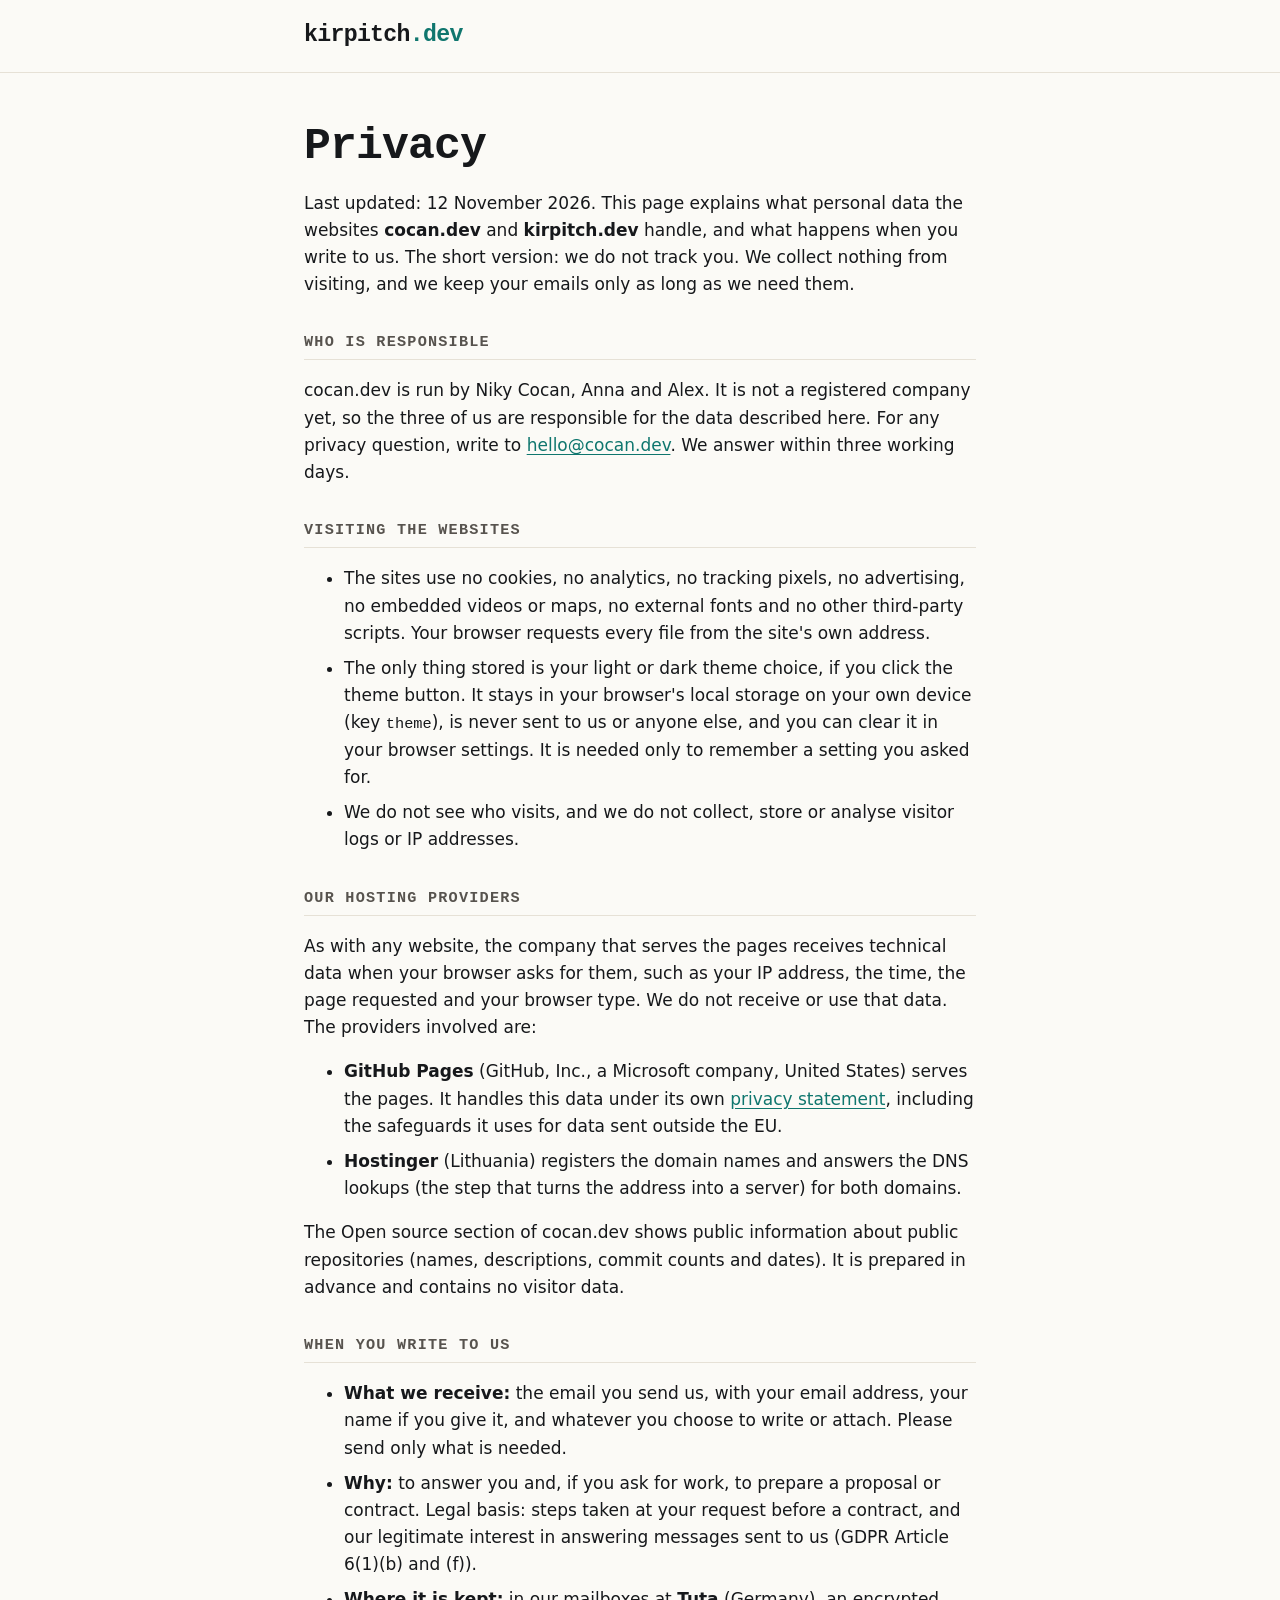
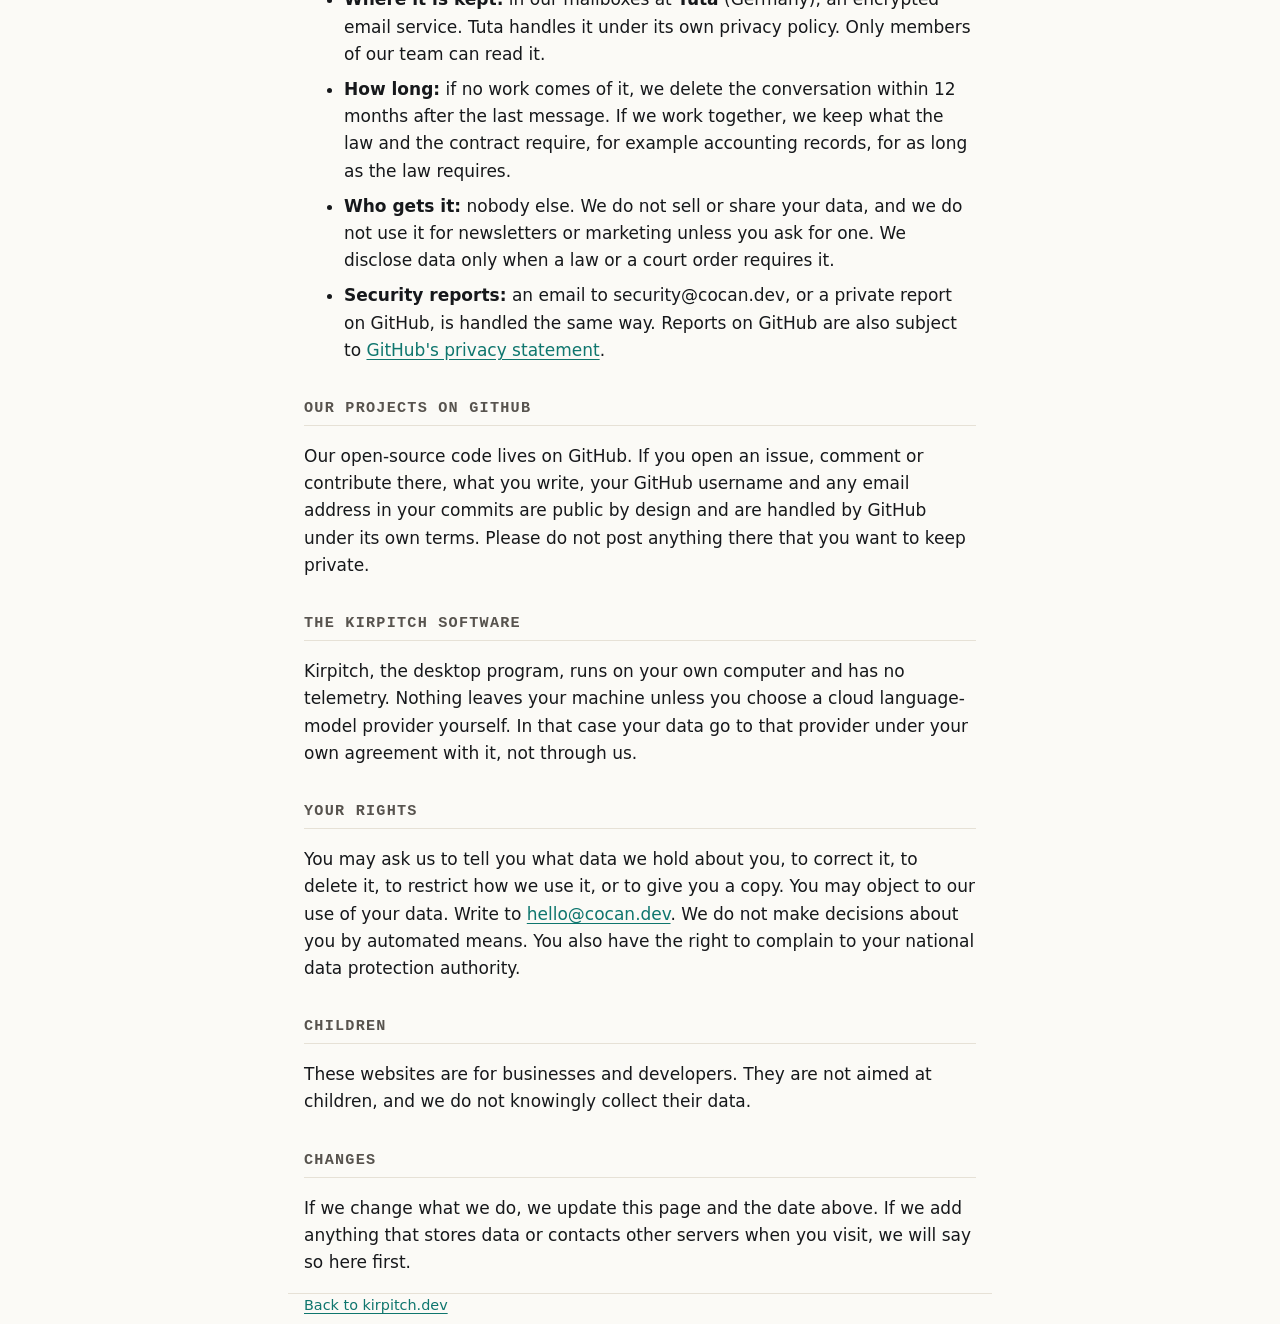
==== privacy.html @ c7b2a6c3 "Add a privacy page and link it from the footer" ====
<!doctype html>
<html lang="en">
<head>
  <meta charset="utf-8">
  <meta name="viewport" content="width=device-width, initial-scale=1">
  <title>Privacy | kirpitch.dev</title>
  <meta name="description" content="What personal data kirpitch.dev handles: none from visiting, and how we treat emails you send us.">
  <meta name="color-scheme" content="light dark">
  <link rel="icon" href="/favicon.svg" type="image/svg+xml">
  <link rel="stylesheet" href="/style.css">
  <script>try{var t=localStorage.getItem("theme");if(t)document.documentElement.dataset.theme=t}catch(e){}</script>
</head>
<body>
  <header class="top">
    <div class="wrap topbar">
      <a class="logo" href="/">kirpitch<span>.dev</span></a>
    </div>
  </header>
  <main class="wrap prose">
    <h1>Privacy</h1>
    <p>Last updated: 12 November 2026. This page explains what personal data the websites <strong>cocan.dev</strong> and <strong>kirpitch.dev</strong> handle, and what happens when you write to us. The short version: we do not track you. We collect nothing from visiting, and we keep your emails only as long as we need them.</p>

    <h2>Who is responsible</h2>
    <p>cocan.dev is run by Niky Cocan, Anna and Alex. It is not a registered company yet, so the three of us are responsible for the data described here. For any privacy question, write to <a href="mailto:hello@cocan.dev">hello@cocan.dev</a>. We answer within three working days.</p>

    <h2>Visiting the websites</h2>
    <ul>
      <li>The sites use no cookies, no analytics, no tracking pixels, no advertising, no embedded videos or maps, no external fonts and no other third-party scripts. Your browser requests every file from the site's own address.</li>
      <li>The only thing stored is your light or dark theme choice, if you click the theme button. It stays in your browser's local storage on your own device (key <code>theme</code>), is never sent to us or anyone else, and you can clear it in your browser settings. It is needed only to remember a setting you asked for.</li>
      <li>We do not see who visits, and we do not collect, store or analyse visitor logs or IP addresses.</li>
    </ul>

    <h2>Our hosting providers</h2>
    <p>As with any website, the company that serves the pages receives technical data when your browser asks for them, such as your IP address, the time, the page requested and your browser type. We do not receive or use that data. The providers involved are:</p>
    <ul>
      <li><strong>GitHub Pages</strong> (GitHub, Inc., a Microsoft company, United States) serves the pages. It handles this data under its own <a href="https://docs.github.com/en/site-policy/privacy-policies/github-general-privacy-statement">privacy statement</a>, including the safeguards it uses for data sent outside the EU.</li>
      <li><strong>Hostinger</strong> (Lithuania) registers the domain names and answers the DNS lookups (the step that turns the address into a server) for both domains.</li>
    </ul>
    <p>The Open source section of cocan.dev shows public information about public repositories (names, descriptions, commit counts and dates). It is prepared in advance and contains no visitor data.</p>

    <h2>When you write to us</h2>
    <ul>
      <li><strong>What we receive:</strong> the email you send us, with your email address, your name if you give it, and whatever you choose to write or attach. Please send only what is needed.</li>
      <li><strong>Why:</strong> to answer you and, if you ask for work, to prepare a proposal or contract. Legal basis: steps taken at your request before a contract, and our legitimate interest in answering messages sent to us (GDPR Article 6(1)(b) and (f)).</li>
      <li><strong>Where it is kept:</strong> in our mailboxes at <strong>Tuta</strong> (Germany), an encrypted email service. Tuta handles it under its own privacy policy. Only members of our team can read it.</li>
      <li><strong>How long:</strong> if no work comes of it, we delete the conversation within 12 months after the last message. If we work together, we keep what the law and the contract require, for example accounting records, for as long as the law requires.</li>
      <li><strong>Who gets it:</strong> nobody else. We do not sell or share your data, and we do not use it for newsletters or marketing unless you ask for one. We disclose data only when a law or a court order requires it.</li>
      <li><strong>Security reports:</strong> an email to security@cocan.dev, or a private report on GitHub, is handled the same way. Reports on GitHub are also subject to <a href="https://docs.github.com/en/site-policy/privacy-policies/github-general-privacy-statement">GitHub's privacy statement</a>.</li>
    </ul>

    <h2>Our projects on GitHub</h2>
    <p>Our open-source code lives on GitHub. If you open an issue, comment or contribute there, what you write, your GitHub username and any email address in your commits are public by design and are handled by GitHub under its own terms. Please do not post anything there that you want to keep private.</p>

    <h2>The Kirpitch software</h2>
    <p>Kirpitch, the desktop program, runs on your own computer and has no telemetry. Nothing leaves your machine unless you choose a cloud language-model provider yourself. In that case your data go to that provider under your own agreement with it, not through us.</p>

    <h2>Your rights</h2>
    <p>You may ask us to tell you what data we hold about you, to correct it, to delete it, to restrict how we use it, or to give you a copy. You may object to our use of your data. Write to <a href="mailto:hello@cocan.dev">hello@cocan.dev</a>. We do not make decisions about you by automated means. You also have the right to complain to your national data protection authority.</p>

    <h2>Children</h2>
    <p>These websites are for businesses and developers. They are not aimed at children, and we do not knowingly collect their data.</p>

    <h2>Changes</h2>
    <p>If we change what we do, we update this page and the date above. If we add anything that stores data or contacts other servers when you visit, we will say so here first.</p>
  </main>

  <footer class="wrap">
    <p><a href="/">Back to kirpitch.dev</a></p>
  </footer>
</body>
</html>
---- style.css ----
:root {
  --bg: #fbfaf6;
  --fg: #16181b;
  --muted: #57534e;
  --line: #e6e1d6;
  --accent: #c2410c;
  --card: #ffffff;
  --mono: ui-monospace, "Cascadia Code", "SF Mono", Menlo, Consolas, monospace;
  --sans: system-ui, -apple-system, "Segoe UI", Roboto, sans-serif;
}
@media (prefers-color-scheme: dark) {
  :root {
    --bg: #14161a;
    --fg: #e8e8e3;
    --muted: #9aa0a6;
    --line: #2c3036;
    --accent: #f08a5d;
    --card: #1b1e23;
  }
}
* { box-sizing: border-box; }
body {
  margin: 0;
  background: var(--bg);
  color: var(--fg);
  font: 1.0625rem/1.6 var(--sans);
}
.wrap { max-width: 44rem; margin: 0 auto; padding: 0 1rem; }
header { padding-top: 2rem; }
.logo { font: 700 2rem/1 var(--mono); letter-spacing: -0.03em; color: var(--fg); text-decoration: none; }
.logo span { color: var(--accent); }
a { color: var(--accent); text-underline-offset: 0.2em; }
a:focus-visible { outline: 2px solid var(--accent); outline-offset: 2px; }
.hero { padding: 4rem 0 2rem; position: relative; isolation: isolate; }
h1 { font: 700 clamp(1.9rem, 5vw, 2.8rem)/1.15 var(--mono); margin: 0 0 1rem; letter-spacing: -0.02em; }
h2 { font: 600 0.95rem var(--mono); text-transform: uppercase; letter-spacing: 0.08em; color: var(--muted); margin: 3rem 0 1rem; border-bottom: 1px solid var(--line); padding-bottom: 0.5rem; }
h3 { font: 600 1.05rem var(--mono); margin: 0 0 0.4rem; }
.lead { color: var(--muted); font-size: 1.2rem; margin: 0 0 1.5rem; }
.button { display: inline-block; font-family: var(--mono); padding: 0.6rem 1rem; border: 1px solid var(--accent); border-radius: 4px; text-decoration: none; }
.button:hover { background: var(--accent); color: var(--bg); }
.cards { list-style: none; margin: 0; padding: 0; display: grid; gap: 1rem; grid-template-columns: repeat(auto-fit, minmax(13rem, 1fr)); }
.cards li, .project { background: var(--card); border: 1px solid var(--line); border-radius: 6px; padding: 1rem; }
.cards p, .project p { margin: 0 0 0.5rem; }
.project h3 a { text-decoration: none; }
footer { margin-top: 4rem; padding-bottom: 2rem; color: var(--muted); font-size: 0.9rem; border-top: 1px solid var(--line); padding-top: 1rem; }
footer p { margin: 0 0 0.4rem; }

/* Team: each person is a generated "chip" (a nod to KiCad parts) */
.team { list-style: none; margin: 0; padding: 0; display: grid; gap: 1.5rem; grid-template-columns: repeat(auto-fit, minmax(9rem, 1fr)); }
.chip { text-align: center; --c: var(--accent); }
.chip.c2 { --c: #1f8a7a; }
.chip.c3 { --c: #6b4fd0; }
@media (prefers-color-scheme: dark) {
  .chip.c2 { --c: #4fd1b8; }
  .chip.c3 { --c: #a38bff; }
}
.chip svg { width: 8rem; max-width: 100%; height: auto; overflow: visible; }
.chip .pins rect { fill: var(--muted); opacity: 0.55; transition: transform 0.25s, opacity 0.25s, fill 0.25s; }
.chip .body { fill: var(--card); stroke: var(--c); stroke-width: 2; }
.chip .pin1 { fill: var(--c); }
.chip .die rect { fill: var(--c); transition: opacity 0.4s; }
.chip:hover .pins rect, .chip:focus-within .pins rect { fill: var(--c); opacity: 1; }
.chip:hover .die rect:nth-child(odd) { opacity: 0.35; }
.chip h3 { margin: 0.5rem 0 0; }
.chip h3::before { content: "U"; color: var(--muted); margin-right: 0.3em; }
@media (prefers-reduced-motion: reduce) { .chip * { transition: none !important; } }

/* Open source: project cards, generated by scripts/update_activity.py */
.projects { list-style: none; margin: 0; padding: 0; display: grid; gap: 1rem; grid-template-columns: repeat(auto-fit, minmax(16rem, 1fr)); row-gap: 0; column-gap: 1rem; --p0: var(--accent); --p1: #1f8a7a; --p2: #6b4fd0; }
@media (prefers-color-scheme: dark) { .projects { --p1: #4fd1b8; --p2: #a38bff; } }
.proj { --c: var(--p0); background: var(--card); border: 1px solid var(--line); border-top: 3px solid var(--c); border-radius: 6px; padding: 1rem; margin-bottom: 1rem; display: grid; grid-row: span 4; grid-template-rows: subgrid; row-gap: 0; transition: transform 0.2s, box-shadow 0.2s; }
.proj.p1 { --c: var(--p1); } .proj.p2 { --c: var(--p2); }
.proj:hover, .proj:focus-within { transform: translateY(-3px); box-shadow: 0 6px 18px color-mix(in srgb, var(--c) 25%, transparent); }
.proj > * { margin: 0 0 0.7rem; }
.proj > :last-child { margin-bottom: 0; }
.proj .head { display: flex; align-items: center; gap: 0.5rem; }
.proj h3 { margin: 0; flex: 1; } .proj h3 a { color: var(--c); text-decoration: none; } .proj h3 a:hover { text-decoration: underline; }
.led { width: 0.6rem; height: 0.6rem; border-radius: 50%; background: var(--line); }
.proj.live .led { background: var(--c); animation: pulse 2s ease-in-out infinite; }
@keyframes pulse { 0%, 100% { box-shadow: 0 0 0 0 color-mix(in srgb, var(--c) 60%, transparent); } 50% { box-shadow: 0 0 0 6px transparent; } }
.badge { font: 0.7rem var(--mono); color: var(--muted); border: 1px solid var(--line); border-radius: 3px; padding: 0 0.35rem; }
.proj .desc { font-size: 0.95rem; }
.graph { height: 3.2rem; }
.bars { display: flex; align-items: flex-end; gap: 2px; height: 100%; }
.bar { flex: 1; height: 12%; border-radius: 2px; background: var(--line); transform-origin: bottom; animation: grow 0.6s backwards; animation-delay: calc(var(--i) * 45ms); }
.bar.on { height: var(--h); background: var(--c); }
.bar:hover { filter: brightness(1.3); }
@keyframes grow { from { transform: scaleY(0); } }
.matrix { display: grid; grid-auto-flow: column; grid-template-rows: repeat(7, 1fr); grid-auto-columns: 1fr; gap: 2px; height: 100%; }
.cell { border-radius: 2px; background: var(--line); animation: grow 0.6s backwards; animation-delay: calc(var(--i) * 45ms); }
.cell.on { background: var(--c); } .cell.l1 { opacity: 0.45; } .cell.l2 { opacity: 0.65; } .cell.l3 { opacity: 0.85; } .cell.future { background: transparent; }
.cell:hover { filter: brightness(1.3); }
.proj .meta { display: flex; justify-content: space-between; gap: 0.5rem; font: 0.75rem var(--mono); color: var(--muted); }
.more { margin: 1rem 0 0; font-family: var(--mono); font-size: 0.9rem; }
@media (prefers-reduced-motion: reduce) { .bar, .cell, .led, .proj { animation: none !important; transition: none !important; } }

/* Hero: reactive grid (grid.js moves --mx/--my with the pointer) */
.gridfx { position: absolute; inset: 0 -1rem; z-index: -1; --mx: 30%; --my: 40%; pointer-events: none;
  background-image: linear-gradient(color-mix(in srgb, var(--fg) 14%, transparent) 1px, transparent 1px), linear-gradient(90deg, color-mix(in srgb, var(--fg) 14%, transparent) 1px, transparent 1px);
  background-size: 32px 32px;
  -webkit-mask-image: linear-gradient(to bottom, #000 40%, transparent); mask-image: linear-gradient(to bottom, #000 40%, transparent); }
.gridfx::after { content: ""; position: absolute; inset: 0; opacity: 0; transition: opacity 0.3s;
  background-image: linear-gradient(var(--accent) 1px, transparent 1px), linear-gradient(90deg, var(--accent) 1px, transparent 1px);
  background-size: 32px 32px;
  -webkit-mask-image: radial-gradient(circle 150px at var(--mx) var(--my), #000, transparent);
  mask-image: radial-gradient(circle 150px at var(--mx) var(--my), #000, transparent); }
.gridfx.active::after { opacity: 0.55; }

/* What we do: animated technical icons */
.svcs { list-style: none; margin: 0; padding: 0; display: grid; gap: 1rem; grid-template-columns: repeat(auto-fit, minmax(13rem, 1fr)); --p0: var(--accent); --p1: #1f8a7a; --p2: #6b4fd0; }
@media (prefers-color-scheme: dark) { .svcs { --p1: #4fd1b8; --p2: #a38bff; } }
.svc { --c: var(--p0); background: var(--card); border: 1px solid var(--line); border-top: 3px solid var(--c); border-radius: 6px; padding: 1rem; transition: transform 0.2s, box-shadow 0.2s; }
.svc { margin-bottom: 1rem; display: grid; grid-row: span 2; grid-template-rows: subgrid; row-gap: 0; }
.svcs { row-gap: 0; column-gap: 1rem; }
.svc.s1 { --c: var(--p1); } .svc.s2 { --c: var(--p2); }
.svc:hover { transform: translateY(-3px); box-shadow: 0 6px 18px color-mix(in srgb, var(--c) 25%, transparent); }
.svc .head { display: flex; align-items: flex-start; gap: 0.6rem; margin-bottom: 0.5rem; }
.svc svg { width: 1.4rem; height: 1.4rem; flex: none; margin-top: 0.05rem; fill: none; stroke: var(--c); stroke-width: 1.6; stroke-linecap: round; stroke-linejoin: round; }
.svc h3 { margin: 0; color: var(--fg); }
.svc p { margin: 0; font-size: 0.95rem; }

/* Hero grid, canvas mode (grid.js draws the bending grid) */
.gridfx.canvas { background: none; color: var(--fg); }
.gridfx.canvas::after { display: none; }
.gridfx canvas { position: absolute; inset: 0; width: 100%; height: 100%; }

/* Contact link and How we work */
.hint { color: var(--muted); font: 0.85rem var(--mono); margin-left: 0.5rem; }
.steps { list-style: none; margin: 0; padding: 0; display: grid; gap: 0 1.25rem; grid-template-columns: repeat(4, 1fr); }
@media (max-width: 40rem) { .steps { grid-template-columns: repeat(2, 1fr); } }
@media (max-width: 22rem) { .steps { grid-template-columns: 1fr; } }
.steps li { display: grid; grid-row: span 3; grid-template-rows: subgrid; row-gap: 0; border-left: 2px solid var(--line); padding: 0 0 1.5rem 1rem; transition: border-color 0.2s; }
.steps li:hover { border-left-color: var(--accent); }
.steps .n { font: 700 0.9rem var(--mono); color: var(--accent); margin-bottom: 0.2rem; }
.steps h3 { margin: 0 0 0.4rem; }
.steps p { margin: 0; font-size: 0.95rem; }

/* ---- additions for the mockup ---- */
:root[data-theme="light"] { --bg:#fbfaf6; --fg:#16181b; --muted:#57534e; --line:#e6e1d6; --accent:#c2410c; --card:#ffffff; color-scheme: light; }
:root[data-theme="dark"]  { --bg:#14161a; --fg:#e8e8e3; --muted:#9aa0a6; --line:#2c3036; --accent:#f08a5d; --card:#1b1e23; color-scheme: dark; }
:root[data-theme="light"] .chip.c2 { --c:#1f8a7a; } :root[data-theme="light"] .chip.c3 { --c:#6b4fd0; }
:root[data-theme="dark"] .chip.c2 { --c:#4fd1b8; }  :root[data-theme="dark"] .chip.c3 { --c:#a38bff; }
:root[data-theme="light"] .svcs, :root[data-theme="light"] .projects { --p1:#1f8a7a; --p2:#6b4fd0; }
:root[data-theme="dark"] .svcs, :root[data-theme="dark"] .projects { --p1:#4fd1b8; --p2:#a38bff; }

header.top { position: sticky; top: 0; z-index: 10; padding: 0; background: var(--bg); border-bottom: 1px solid var(--line); }
.topbar { display: flex; align-items: center; gap: 2rem; height: 4.5rem; justify-content: space-between; }
.top .logo { font-size: 1.45rem; }
h2[id] { scroll-margin-top: 6rem; }
.theme { flex: none; width: 2.5rem; height: 2.5rem; padding: 0; border: 1px solid var(--line); border-radius: 50%; background: var(--card); color: var(--fg); cursor: pointer; display: grid; place-items: center; transition: border-color 0.2s; }
.theme:hover { border-color: var(--accent); }
.theme:focus-visible { outline: 2px solid var(--accent); outline-offset: 2px; }
.theme svg { width: 1.45rem; height: 1.45rem; transition: transform 0.6s cubic-bezier(0.5, -0.5, 0.3, 1.5); }
.theme .rim { fill: none; stroke: currentColor; stroke-width: 1.6; }
.theme .half { fill: currentColor; }
.theme .pin { fill: var(--accent); }
:root[data-theme="dark"] .theme svg { transform: rotate(180deg); }
@media (prefers-color-scheme: dark) { :root:not([data-theme]) .theme svg { transform: rotate(180deg); } }
/* theme change: the new theme spreads from the button as a wave */
::view-transition-old(root), ::view-transition-new(root) { animation: none; mix-blend-mode: normal; }
.wave { position: fixed; width: 100px; height: 100px; border: 2px solid var(--accent); border-radius: 50%; pointer-events: none; z-index: 9999; }
@media (prefers-reduced-motion: reduce) { .theme svg { transition: none; } }.svc, .proj { box-shadow: 0 1px 2px rgba(40, 30, 10, 0.05), 0 4px 14px rgba(40, 30, 10, 0.04); }
.hero { padding: 5rem 0 2.5rem; }
h1 { margin-bottom: 1.5rem; }
.hero .lead { margin-bottom: 2.25rem; line-height: 1.55; max-width: 38rem; }
.hero p:has(.button) { margin: 0 0 1.1rem; }
body { overflow-x: clip; }

/* hero background canvas (candidate styles, behind the text) */
.hero { min-height: 33rem; }
.bgc { position: absolute; top: 0; bottom: 0; left: 50%; width: 100vw; height: 100%; transform: translateX(-50%); z-index: -1; pointer-events: none;
  -webkit-mask-image: radial-gradient(ellipse 50% 72% at 50% 45%, rgba(0,0,0,0.4), #000 100%); mask-image: radial-gradient(ellipse 50% 72% at 50% 45%, rgba(0,0,0,0.4), #000 100%); }
.team { grid-template-columns: repeat(auto-fit, minmax(12.5rem, 1fr)); align-items: start; gap: 2rem 1.5rem; }
.chip { text-align: left; }
.chip svg { width: 6rem; }
.chip .role { margin: 0 0 0.5rem; font: 0.8rem var(--mono); color: var(--c); text-transform: uppercase; letter-spacing: 0.06em; }
.chip .bio { margin: 0; font-size: 0.95rem; }

.nb { white-space: nowrap; }

/* ---- kirpitch.dev: teal accent, orange as the second colour ---- */
:root { --accent: #0f766e; }
:root[data-theme="light"] { --accent: #0f766e; }
:root[data-theme="dark"] { --accent: #4fd1b8; }
@media (prefers-color-scheme: dark) { :root:not([data-theme]) { --accent: #4fd1b8; } }
.hero { min-height: 30rem; }
.hero .lead { max-width: 36rem; }
.status { margin: 0; font: 0.85rem var(--mono); color: var(--muted); display: flex; align-items: center; gap: 0.6rem; }
.status .dot { width: 0.55rem; height: 0.55rem; border-radius: 50%; background: #f08a5d; box-shadow: 0 0 0 0 color-mix(in srgb, #f08a5d 60%, transparent); animation: ping 2.4s ease-out infinite; }
@keyframes ping { 0% { box-shadow: 0 0 0 0 color-mix(in srgb, #f08a5d 55%, transparent); } 70%, 100% { box-shadow: 0 0 0 8px transparent; } }
@media (prefers-reduced-motion: reduce) { .status .dot { animation: none; } }
.prose { padding-top: 3rem; } .prose h1 { margin-bottom: 1rem; } .prose h2 { margin-top: 2.2rem; } .prose li { margin: 0 0 0.5rem; } .prose code { font-family: var(--mono); font-size: 0.9em; }
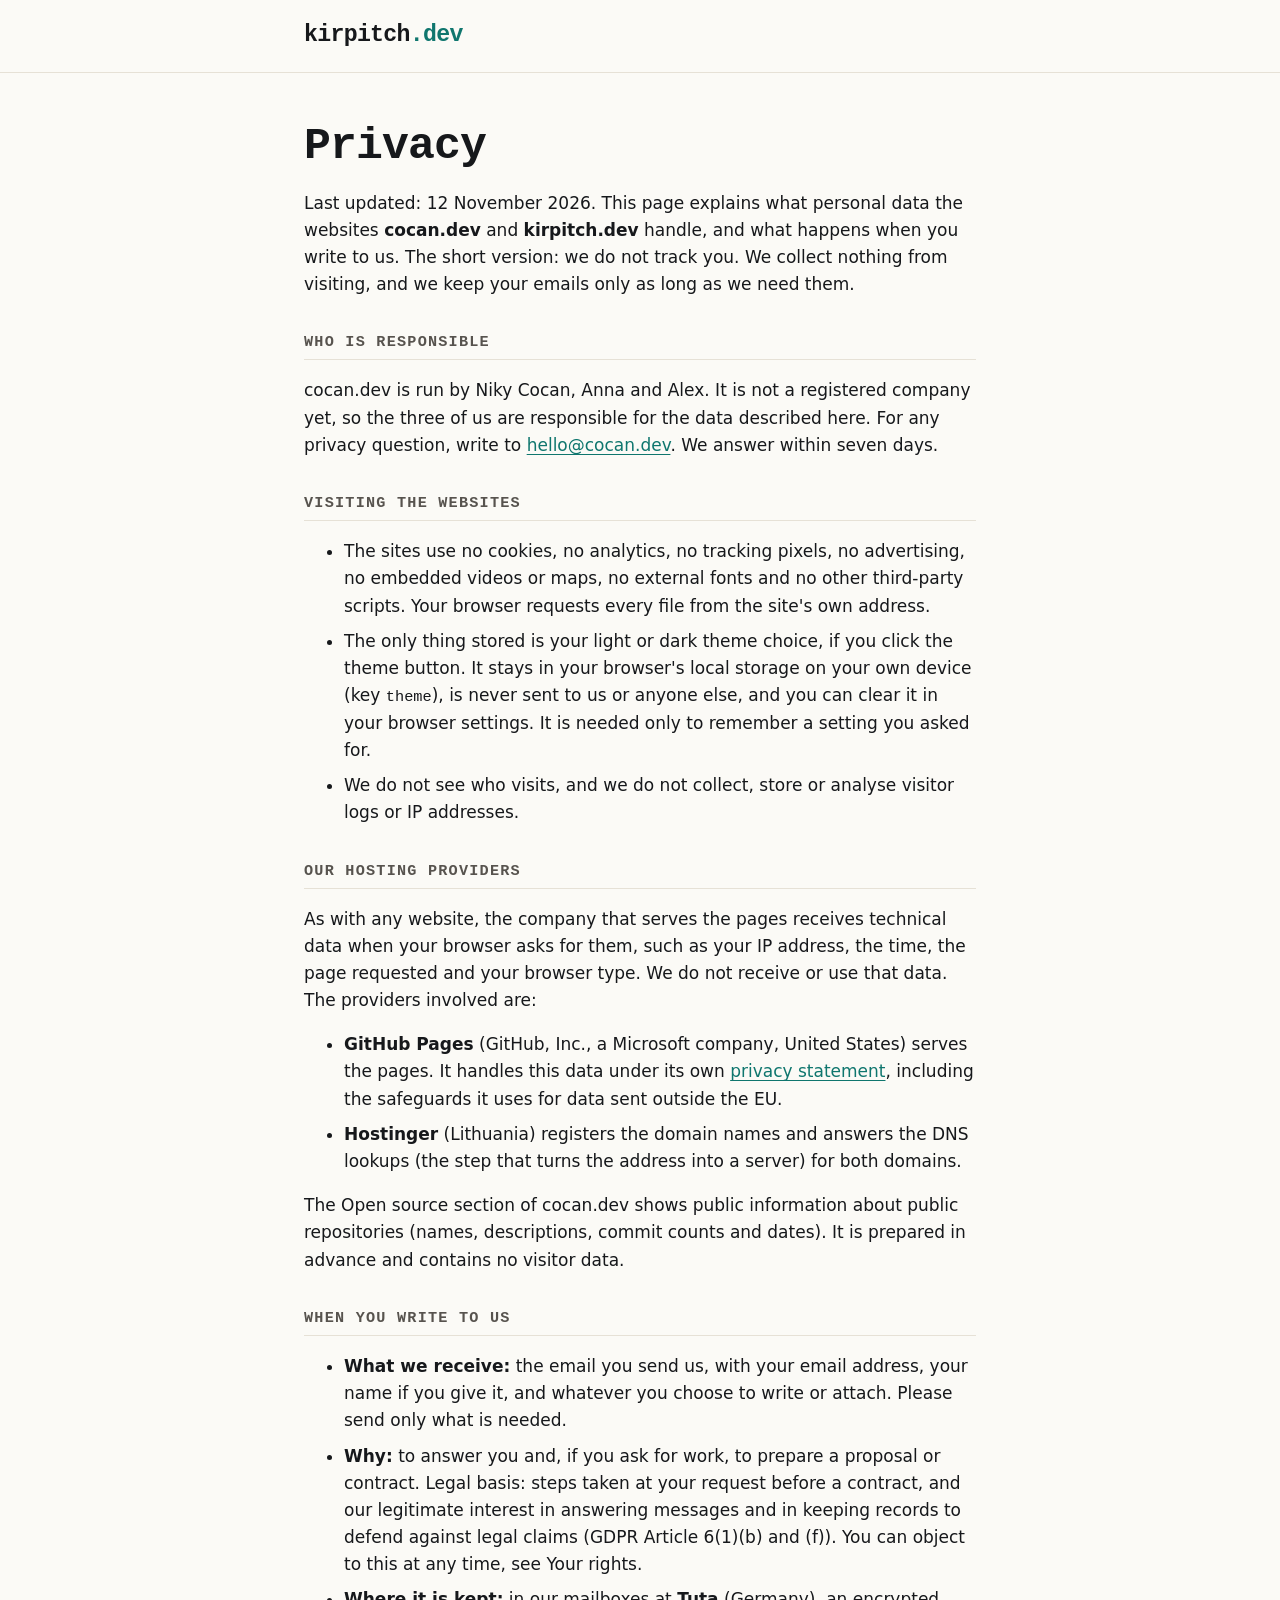
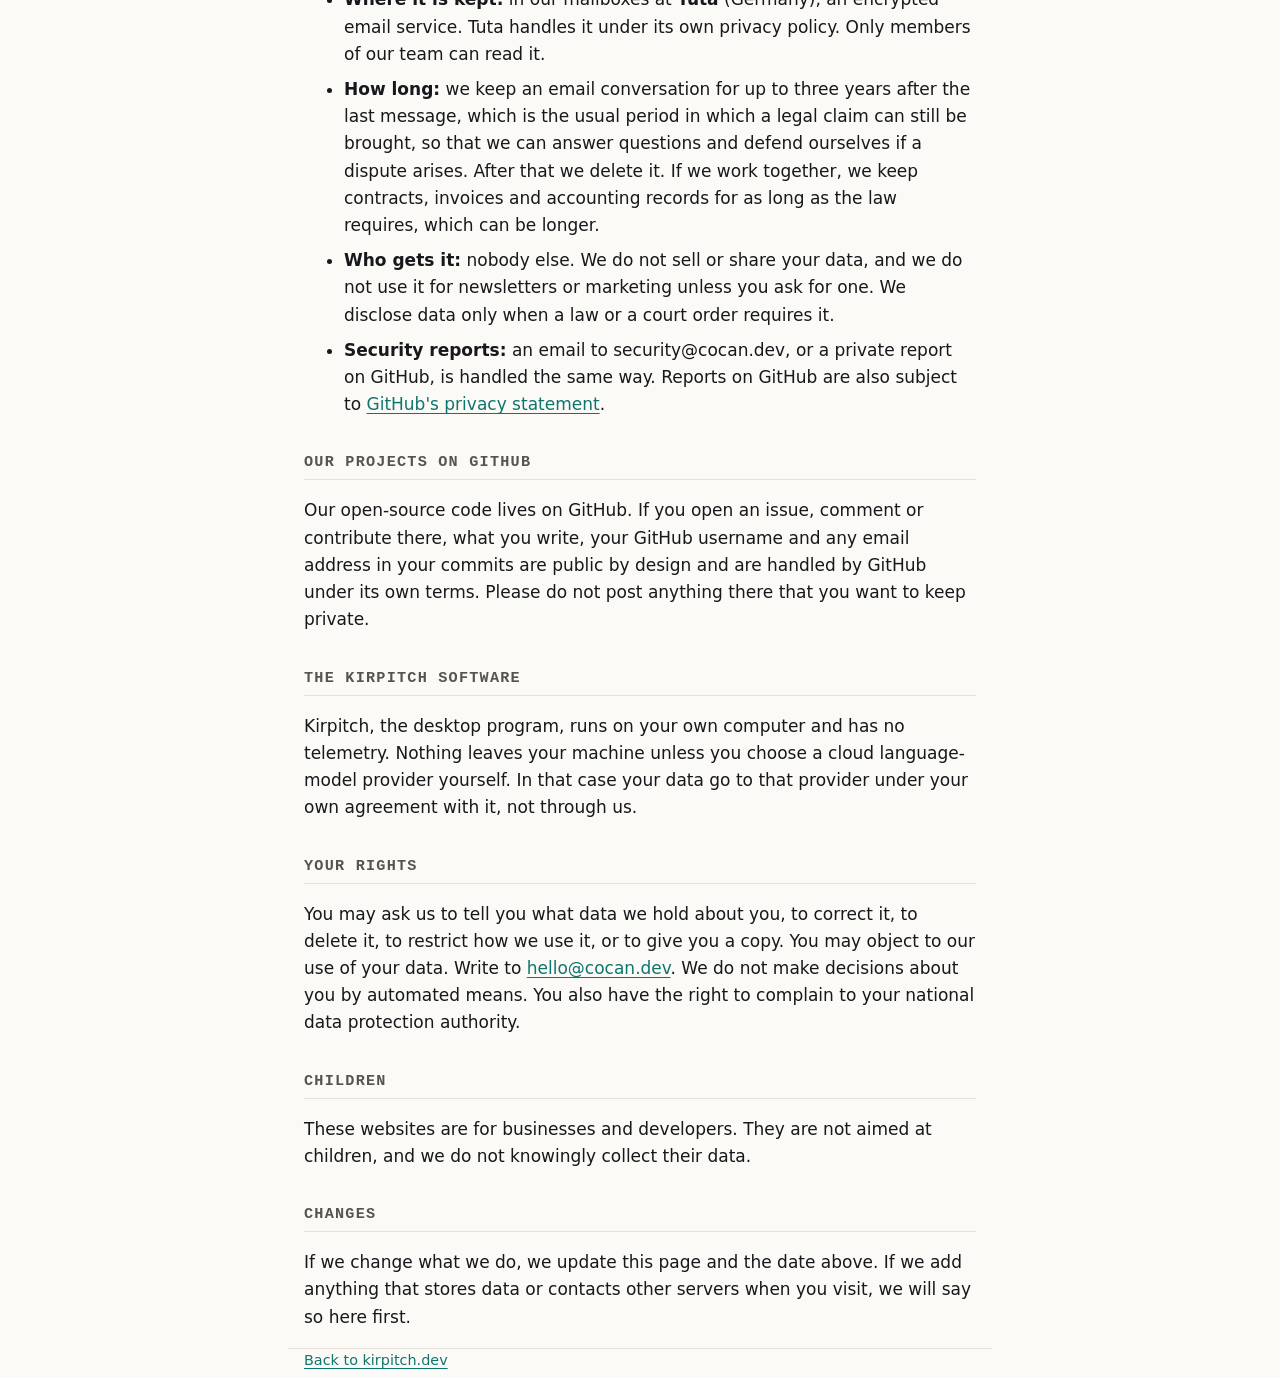
==== commit 09ed9756: "Privacy page: seven-day reply, three-year retention; add a check that the privacy promises still hol" ====
--- a/privacy.html
+++ b/privacy.html
@@ -21,7 +21,7 @@
     <p>Last updated: 12 November 2026. This page explains what personal data the websites <strong>cocan.dev</strong> and <strong>kirpitch.dev</strong> handle, and what happens when you write to us. The short version: we do not track you. We collect nothing from visiting, and we keep your emails only as long as we need them.</p>
 
     <h2>Who is responsible</h2>
-    <p>cocan.dev is run by Niky Cocan, Anna and Alex. It is not a registered company yet, so the three of us are responsible for the data described here. For any privacy question, write to <a href="mailto:hello@cocan.dev">hello@cocan.dev</a>. We answer within three working days.</p>
+    <p>cocan.dev is run by Niky Cocan, Anna and Alex. It is not a registered company yet, so the three of us are responsible for the data described here. For any privacy question, write to <a href="mailto:hello@cocan.dev">hello@cocan.dev</a>. We answer within seven days.</p>
 
     <h2>Visiting the websites</h2>
     <ul>
@@ -41,9 +41,9 @@
     <h2>When you write to us</h2>
     <ul>
       <li><strong>What we receive:</strong> the email you send us, with your email address, your name if you give it, and whatever you choose to write or attach. Please send only what is needed.</li>
-      <li><strong>Why:</strong> to answer you and, if you ask for work, to prepare a proposal or contract. Legal basis: steps taken at your request before a contract, and our legitimate interest in answering messages sent to us (GDPR Article 6(1)(b) and (f)).</li>
+      <li><strong>Why:</strong> to answer you and, if you ask for work, to prepare a proposal or contract. Legal basis: steps taken at your request before a contract, and our legitimate interest in answering messages and in keeping records to defend against legal claims (GDPR Article 6(1)(b) and (f)). You can object to this at any time, see Your rights.</li>
       <li><strong>Where it is kept:</strong> in our mailboxes at <strong>Tuta</strong> (Germany), an encrypted email service. Tuta handles it under its own privacy policy. Only members of our team can read it.</li>
-      <li><strong>How long:</strong> if no work comes of it, we delete the conversation within 12 months after the last message. If we work together, we keep what the law and the contract require, for example accounting records, for as long as the law requires.</li>
+      <li><strong>How long:</strong> we keep an email conversation for up to three years after the last message, which is the usual period in which a legal claim can still be brought, so that we can answer questions and defend ourselves if a dispute arises. After that we delete it. If we work together, we keep contracts, invoices and accounting records for as long as the law requires, which can be longer.</li>
       <li><strong>Who gets it:</strong> nobody else. We do not sell or share your data, and we do not use it for newsletters or marketing unless you ask for one. We disclose data only when a law or a court order requires it.</li>
       <li><strong>Security reports:</strong> an email to security@cocan.dev, or a private report on GitHub, is handled the same way. Reports on GitHub are also subject to <a href="https://docs.github.com/en/site-policy/privacy-policies/github-general-privacy-statement">GitHub's privacy statement</a>.</li>
     </ul>
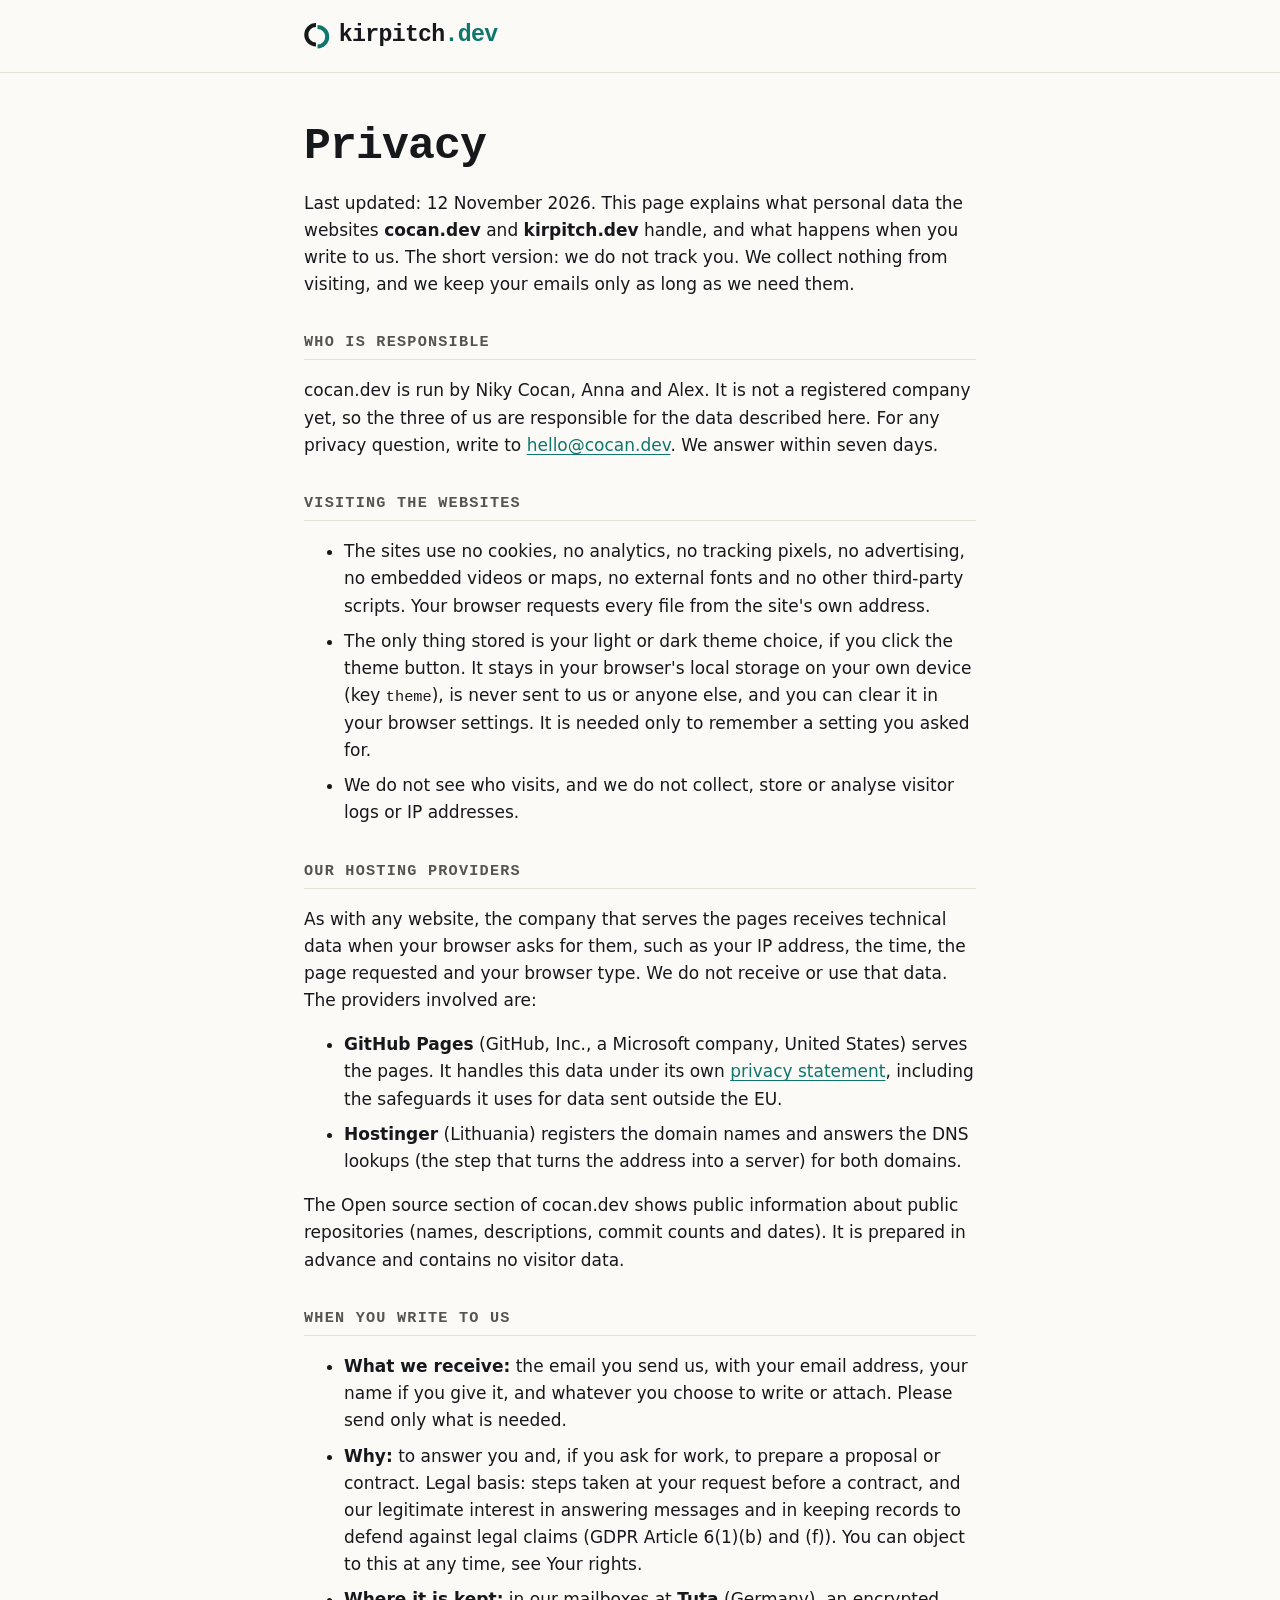
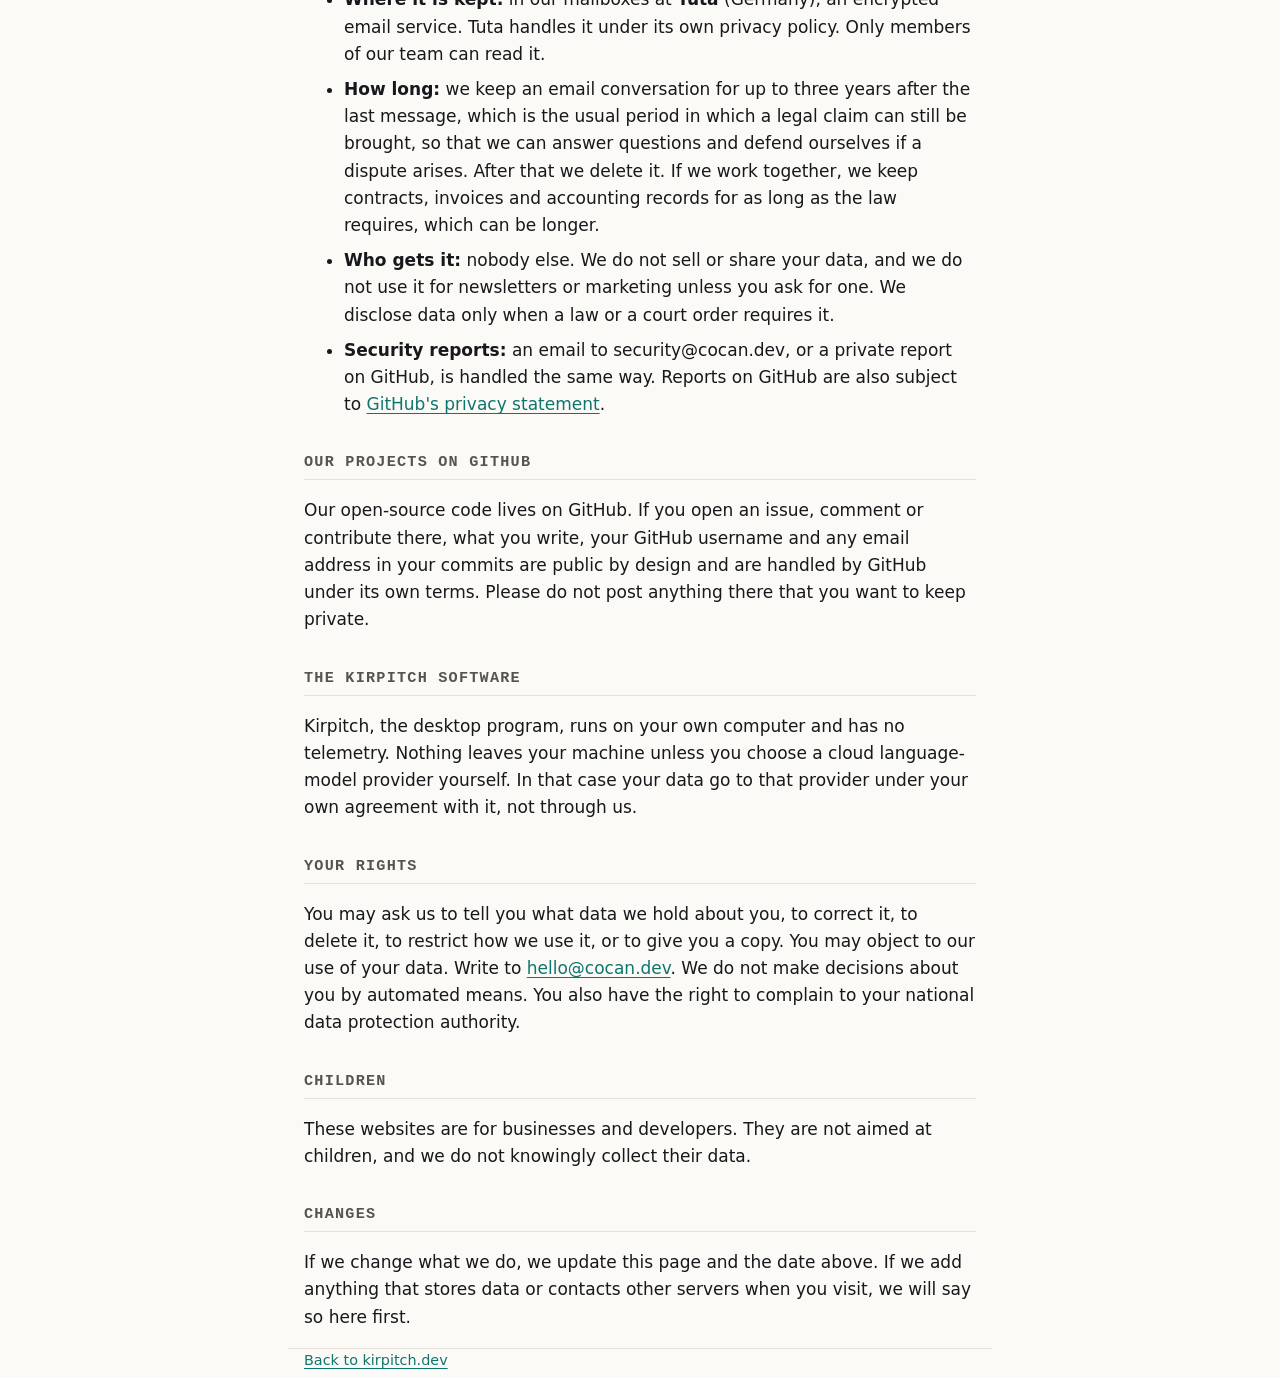
==== commit 76f7f353: "Add the two-halves mark to the header lockup" ====
--- a/privacy.html
+++ b/privacy.html
@@ -13,7 +13,7 @@
 <body>
   <header class="top">
     <div class="wrap topbar">
-      <a class="logo" href="/">kirpitch<span>.dev</span></a>
+      <a class="logo" href="/"><svg class="mark" viewBox="0 0 100 100" aria-hidden="true"><path d="M47 8A38 38 0 0 0 47 84"/><path class="b" d="M53 16A38 38 0 0 1 53 92"/></svg>kirpitch<span>.dev</span></a>
     </div>
   </header>
   <main class="wrap prose">
--- a/style.css
+++ b/style.css
@@ -28,7 +28,10 @@
 .wrap { max-width: 44rem; margin: 0 auto; padding: 0 1rem; }
 header { padding-top: 2rem; }
 .logo { font: 700 2rem/1 var(--mono); letter-spacing: -0.03em; color: var(--fg); text-decoration: none; }
+.logo { display: inline-flex; align-items: center; }
 .logo span { color: var(--accent); }
+.logo .mark { margin-right: 0.4em; width: 1.1em; height: 1.1em; flex: none; fill: none; stroke: var(--fg); stroke-width: 16; }
+.logo .mark .b { stroke: var(--accent); }
 a { color: var(--accent); text-underline-offset: 0.2em; }
 a:focus-visible { outline: 2px solid var(--accent); outline-offset: 2px; }
 .hero { padding: 4rem 0 2rem; position: relative; isolation: isolate; }
